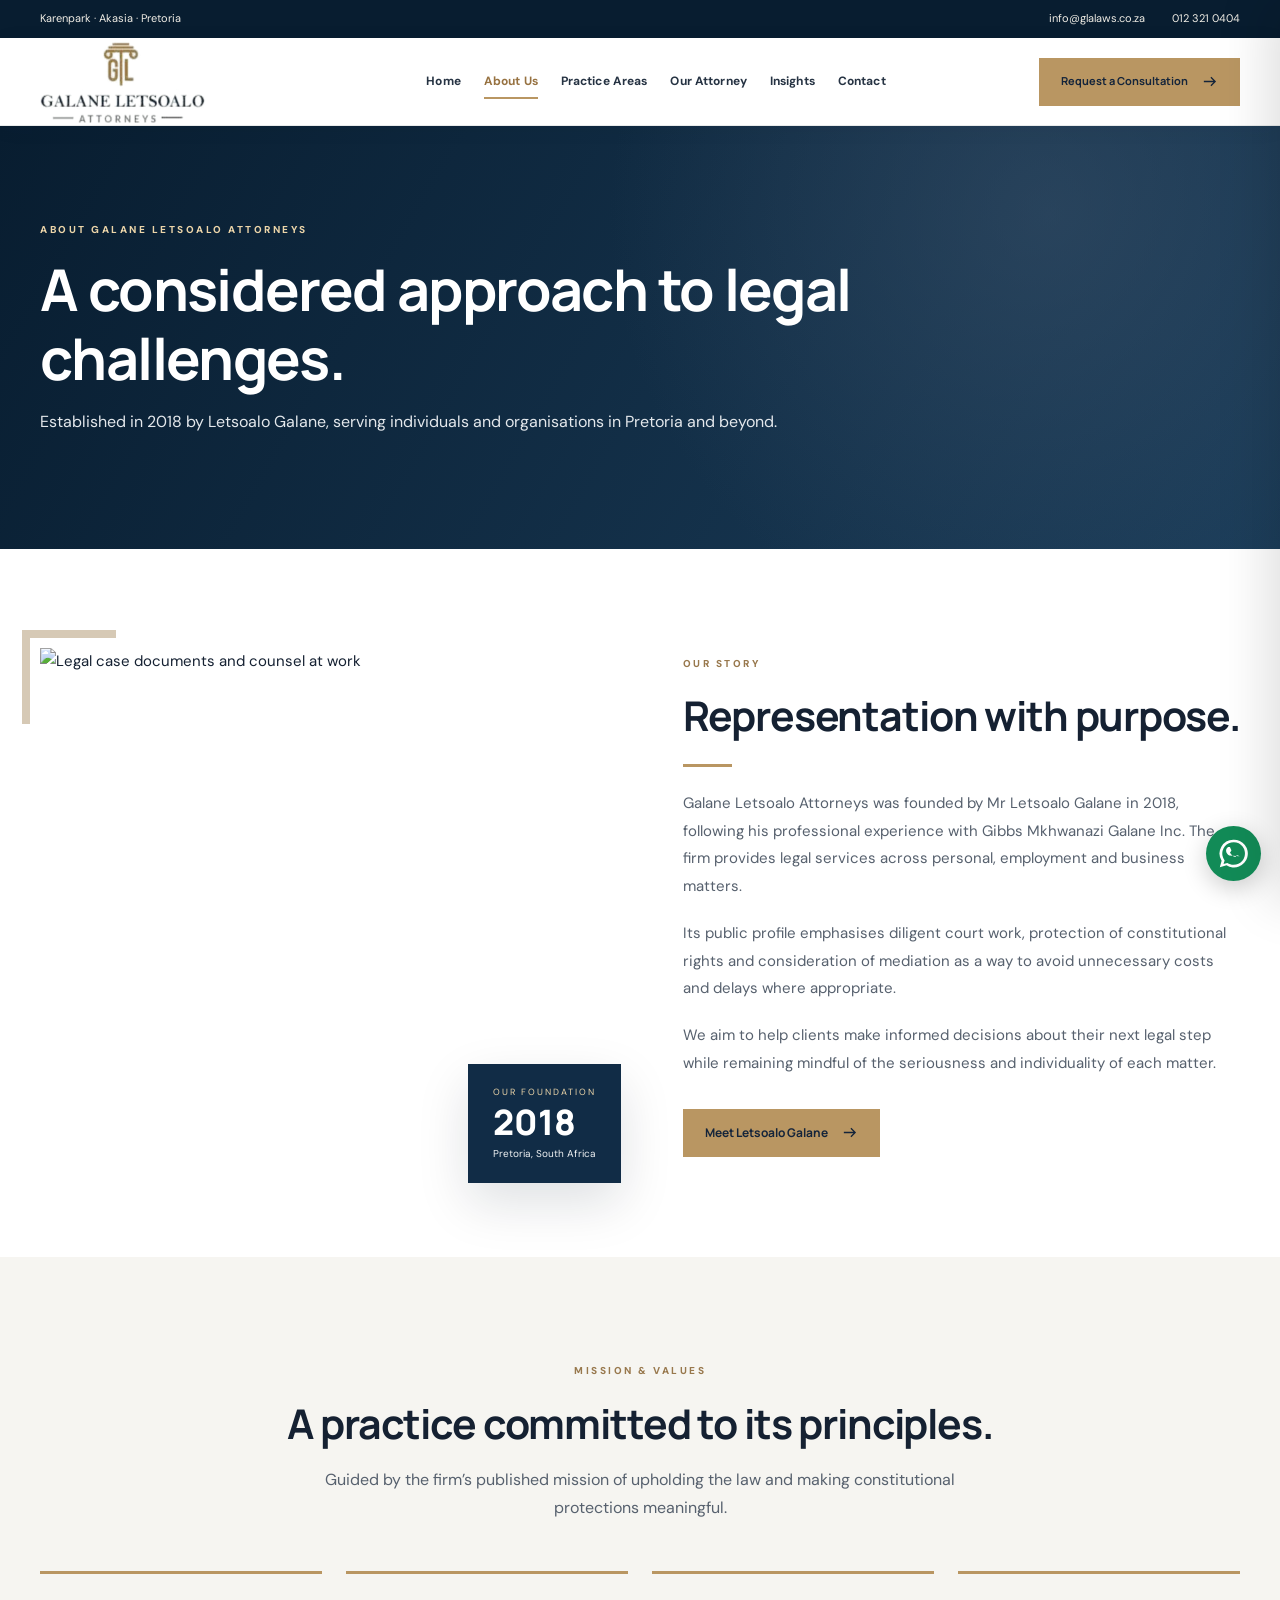
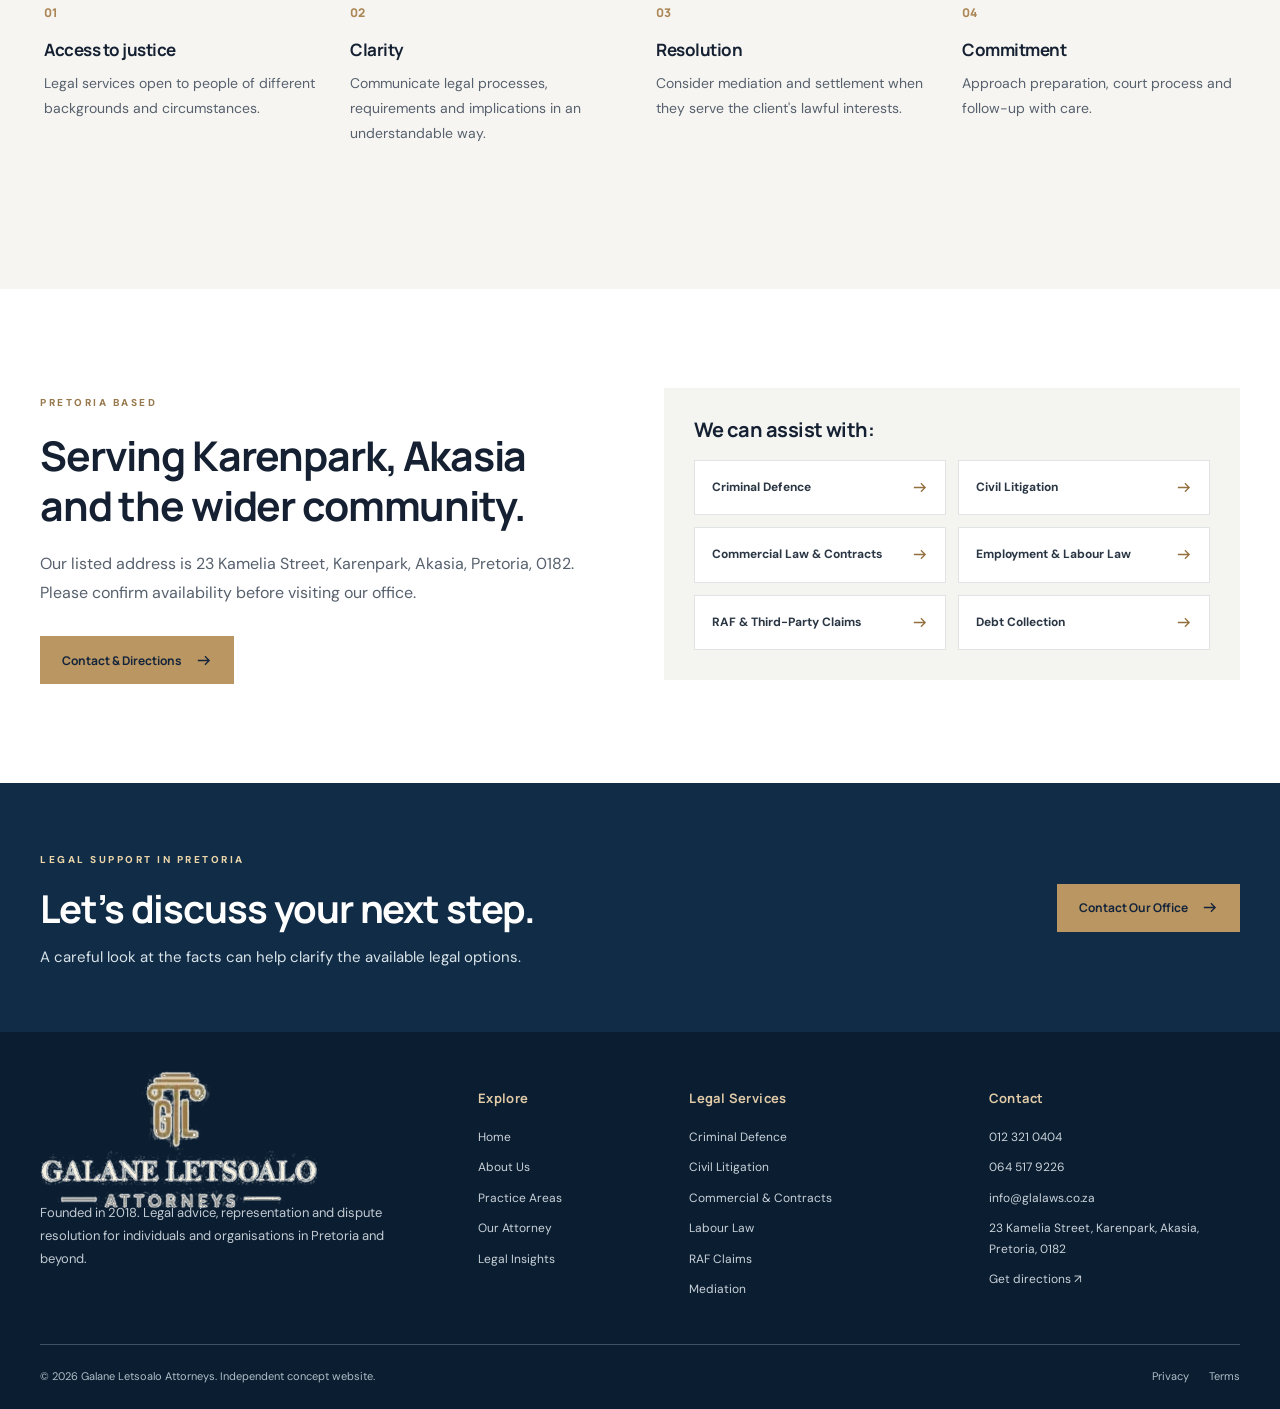
==== about/index.html @ 4c8eeb43 "Initial Galane Letsoalo Attorneys website" ====
<!doctype html><html lang="en-ZA"><head><meta charset="utf-8"><meta name="viewport" content="width=device-width, initial-scale=1"><meta name="theme-color" content="#102d49"><title>About the Firm | Galane Letsoalo Attorneys</title><meta name="description" content="The story, values and commitment behind Galane Letsoalo Attorneys, founded in 2018 in Pretoria."><meta name="robots" content="noindex,follow,max-image-preview:large"><link rel="canonical" href="https://galane-letsoalo-attorneys.vercel.app/about/"><meta property="og:type" content="website"><meta property="og:site_name" content="Galane Letsoalo Attorneys"><meta property="og:title" content="About the Firm | Galane Letsoalo Attorneys"><meta property="og:description" content="The story, values and commitment behind Galane Letsoalo Attorneys, founded in 2018 in Pretoria."><meta property="og:url" content="https://galane-letsoalo-attorneys.vercel.app/about/"><meta property="og:image" content="https://galane-letsoalo-attorneys.vercel.app/assets/galane-whatsapp-preview.jpg"><meta property="og:image:secure_url" content="https://galane-letsoalo-attorneys.vercel.app/assets/galane-whatsapp-preview.jpg"><meta property="og:image:type" content="image/jpeg"><meta property="og:image:width" content="1200"><meta property="og:image:height" content="630"><meta property="og:image:alt" content="Galane Letsoalo Attorneys firm logo alongside founder Letsoalo Galane"><meta name="twitter:card" content="summary_large_image"><meta name="twitter:title" content="About the Firm | Galane Letsoalo Attorneys"><meta name="twitter:description" content="The story, values and commitment behind Galane Letsoalo Attorneys, founded in 2018 in Pretoria."><meta name="twitter:image" content="https://galane-letsoalo-attorneys.vercel.app/assets/galane-whatsapp-preview.jpg"><link rel="icon" href="/assets/favicon.png" type="image/png"><link rel="preconnect" href="https://images.pexels.com"><link rel="preconnect" href="https://fonts.googleapis.com"><link rel="preconnect" href="https://fonts.gstatic.com" crossorigin><link rel="stylesheet" href="/assets/site.css"><script defer src="/assets/site.js"></script></head><body><a class="skip-link" href="#main">Skip to content</a>
<div class="topbar"><div class="container topbar-inner"><span class="topbar-address">Karenpark · Akasia · Pretoria</span><div class="topbar-links"><a href="mailto:info@glalaws.co.za">info@glalaws.co.za</a><a href="tel:+27123210404">012 321 0404</a></div></div></div>
<header class="nav-shell"><div class="container nav-inner"><a class="brand" href="/" aria-label="Galane Letsoalo Attorneys home"><img src="/assets/logo-header.png" width="950" height="470" alt="Galane Letsoalo Attorneys logo"></a><nav class="nav-links" aria-label="Primary navigation"><a class="nav-link " href="/" >Home</a><a class="nav-link active" href="/about/" aria-current=page>About Us</a><a class="nav-link " href="/practice-areas/" >Practice Areas</a><a class="nav-link " href="/our-attorney/" >Our Attorney</a><a class="nav-link " href="/insights/" >Insights</a><a class="nav-link " href="/contact/" >Contact</a></nav><a class="btn btn-gold nav-cta" href="/contact/">Request a Consultation <svg aria-hidden="true" viewBox="0 0 24 24" fill="none" stroke="currentColor" stroke-width="1.8"><path d="M4 12h16m-6-6 6 6-6 6"/></svg></a><button class="menu-open" data-mobile-open aria-label="Open navigation" aria-expanded="false" aria-controls="mobile-panel">☰</button></div></header>
<div class="mobile-backdrop" id="mobile-backdrop"></div><nav class="mobile-panel" id="mobile-panel" aria-label="Mobile navigation" aria-hidden="true" inert><div class="mobile-head"><img src="/assets/logo-header.png" alt="Galane Letsoalo Attorneys"><button type="button" data-mobile-close aria-label="Close navigation">×</button></div><div class="mobile-links"><a href="/">Home</a><a href="/about/">About Us</a><a href="/practice-areas/">Practice Areas</a><a href="/our-attorney/">Our Attorney</a><a href="/insights/">Insights</a><a href="/contact/">Contact</a></div><a class="btn btn-gold" href="/contact/">Get in touch <svg aria-hidden="true" viewBox="0 0 24 24" fill="none" stroke="currentColor" stroke-width="1.8"><path d="M4 12h16m-6-6 6 6-6 6"/></svg></a></nav><main id="main"><section class="page-hero"><div class="container"><span class="eyebrow eyebrow-light">ABOUT GALANE LETSOALO ATTORNEYS</span><h1>A considered approach to legal challenges.</h1><p>Established in 2018 by Letsoalo Galane, serving individuals and organisations in Pretoria and beyond.</p></div></section><section class="section"><div class="container intro-grid"><div class="intro-picture"><img src="https://images.pexels.com/photos/4427629/pexels-photo-4427629.jpeg?auto=compress&cs=tinysrgb&w=1100" loading="lazy" alt="Legal case documents and counsel at work" width="1200" height="900"><div class="picture-stamp"><small>OUR FOUNDATION</small><strong>2018</strong><span>Pretoria, South Africa</span></div></div><div class="intro-copy"><span class="eyebrow">OUR STORY</span><h2>Representation with purpose.</h2><div class="accent-line"></div><p>Galane Letsoalo Attorneys was founded by Mr Letsoalo Galane in 2018, following his professional experience with Gibbs Mkhwanazi Galane Inc. The firm provides legal services across personal, employment and business matters.</p><p>Its public profile emphasises diligent court work, protection of constitutional rights and consideration of mediation as a way to avoid unnecessary costs and delays where appropriate.</p><p>We aim to help clients make informed decisions about their next legal step while remaining mindful of the seriousness and individuality of each matter.</p><a class="btn btn-gold" href="/our-attorney/">Meet Letsoalo Galane <svg aria-hidden="true" viewBox="0 0 24 24" fill="none" stroke="currentColor" stroke-width="1.8"><path d="M4 12h16m-6-6 6 6-6 6"/></svg></a></div></div></section><section class="section cream"><div class="container"><div class="section-heading centered"><span class="eyebrow">MISSION & VALUES</span><h2>A practice committed to its principles.</h2><p>Guided by the firm’s published mission of upholding the law and making constitutional protections meaningful.</p></div><div class="values-grid"><div><span>01</span><h3>Access to justice</h3><p>Legal services open to people of different backgrounds and circumstances.</p></div><div><span>02</span><h3>Clarity</h3><p>Communicate legal processes, requirements and implications in an understandable way.</p></div><div><span>03</span><h3>Resolution</h3><p>Consider mediation and settlement when they serve the client's lawful interests.</p></div><div><span>04</span><h3>Commitment</h3><p>Approach preparation, court process and follow-up with care.</p></div></div></div></section><section class="section"><div class="container statement-grid"><div><span class="eyebrow">PRETORIA BASED</span><h2>Serving Karenpark, Akasia and the wider community.</h2><p>Our listed address is 23 Kamelia Street, Karenpark, Akasia, Pretoria, 0182. Please confirm availability before visiting our office.</p><a class="btn btn-gold" href="/contact/">Contact & Directions <svg aria-hidden="true" viewBox="0 0 24 24" fill="none" stroke="currentColor" stroke-width="1.8"><path d="M4 12h16m-6-6 6 6-6 6"/></svg></a></div><div class="light-panel"><h3>We can assist with:</h3><div class="service-pills"><a href="/practice-areas/#criminal-law">Criminal Defence <svg aria-hidden="true" viewBox="0 0 24 24" fill="none" stroke="currentColor" stroke-width="1.8"><path d="M4 12h16m-6-6 6 6-6 6"/></svg></a><a href="/practice-areas/#civil-law">Civil Litigation <svg aria-hidden="true" viewBox="0 0 24 24" fill="none" stroke="currentColor" stroke-width="1.8"><path d="M4 12h16m-6-6 6 6-6 6"/></svg></a><a href="/practice-areas/#commercial-law">Commercial Law &amp; Contracts <svg aria-hidden="true" viewBox="0 0 24 24" fill="none" stroke="currentColor" stroke-width="1.8"><path d="M4 12h16m-6-6 6 6-6 6"/></svg></a><a href="/practice-areas/#labour-law">Employment &amp; Labour Law <svg aria-hidden="true" viewBox="0 0 24 24" fill="none" stroke="currentColor" stroke-width="1.8"><path d="M4 12h16m-6-6 6 6-6 6"/></svg></a><a href="/practice-areas/#raf-claims">RAF &amp; Third-Party Claims <svg aria-hidden="true" viewBox="0 0 24 24" fill="none" stroke="currentColor" stroke-width="1.8"><path d="M4 12h16m-6-6 6 6-6 6"/></svg></a><a href="/practice-areas/#debt-collection">Debt Collection <svg aria-hidden="true" viewBox="0 0 24 24" fill="none" stroke="currentColor" stroke-width="1.8"><path d="M4 12h16m-6-6 6 6-6 6"/></svg></a></div></div></div></section></main><section class="closing"><div class="container closing-inner"><div><span class="eyebrow eyebrow-light">LEGAL SUPPORT IN PRETORIA</span><h2>Let’s discuss your next step.</h2><p>A careful look at the facts can help clarify the available legal options.</p></div><a class="btn btn-gold" href="/contact/">Contact Our Office <svg aria-hidden="true" viewBox="0 0 24 24" fill="none" stroke="currentColor" stroke-width="1.8"><path d="M4 12h16m-6-6 6 6-6 6"/></svg></a></div></section>
<footer class="site-footer"><div class="container footer-grid"><div class="footer-about"><a class="footer-logo" href="/"><img src="/assets/logo-footer-transparent.png" alt="Galane Letsoalo Attorneys" width="950" height="470"></a><p>Founded in 2018. Legal advice, representation and dispute resolution for individuals and organisations in Pretoria and beyond.</p></div><div class="footer-col"><h3>Explore</h3><a href="/">Home</a><a href="/about/">About Us</a><a href="/practice-areas/">Practice Areas</a><a href="/our-attorney/">Our Attorney</a><a href="/insights/">Legal Insights</a></div><div class="footer-col"><h3>Legal Services</h3><a href="/practice-areas/#criminal-law">Criminal Defence</a><a href="/practice-areas/#civil-law">Civil Litigation</a><a href="/practice-areas/#commercial-law">Commercial & Contracts</a><a href="/practice-areas/#labour-law">Labour Law</a><a href="/practice-areas/#raf-claims">RAF Claims</a><a href="/practice-areas/#mediation">Mediation</a></div><div class="footer-col"><h3>Contact</h3><a href="tel:+27123210404">012 321 0404</a><a href="tel:+27645179226">064 517 9226</a><a href="mailto:info@glalaws.co.za">info@glalaws.co.za</a><address>23 Kamelia Street, Karenpark, Akasia, Pretoria, 0182</address><a href="https://www.google.com/maps/search/?api=1&query=23+Kamelia+Street+Karenpark+Akasia+Pretoria+0182" target="_blank" rel="noopener">Get directions ↗</a></div></div><div class="container footer-bottom"><span>© 2026 Galane Letsoalo Attorneys. Independent concept website.</span><div><a href="/privacy/">Privacy</a><a href="/terms/">Terms</a></div></div></footer>
<a class="floating-whatsapp" href="https://wa.me/27645179226?text=Good%20day%2C%20I%20would%20like%20to%20enquire%20about%20legal%20services." target="_blank" rel="noopener noreferrer" aria-label="Chat with Galane Letsoalo Attorneys on WhatsApp" title="Enquire via WhatsApp"><svg viewBox="0 0 32 32" aria-hidden="true"><path fill="currentColor" d="M16 .8A15.2 15.2 0 0 0 2.9 24l-2 7.2L8.3 29A15.3 15.3 0 1 0 16 .8zm0 27.7c-2.4 0-4.8-.7-6.8-2L5 27.7l1.2-4.1a12.5 12.5 0 1 1 9.8 4.9zm6.9-9.4c-.4-.2-2.2-1.1-2.6-1.2s-.6-.2-.9.2-1 1.2-1.2 1.5-.4.3-.8.1c-.4-.2-1.6-.6-3-1.9-1.1-1-1.9-2.2-2.1-2.6s0-.6.2-.8l.6-.7c.2-.2.3-.4.4-.7.2-.3.1-.6 0-.8l-1.2-2.9c-.3-.7-.6-.6-.9-.6h-.8c-.3 0-.8.1-1.2.6s-1.6 1.5-1.6 3.6 1.7 4.1 3.6 5.4 5 6c.7.3 1.3.4 1.8.5.8.1 1.5.1 2.1-.1.6-.2 2.2-.9 2.5-1.8.3-.9.3-1.7.2-1.8-.1-.2-.4-.3-.8-.5z"/></svg></a>
<button class="scroll-top" type="button" aria-label="Back to top">↑</button></body></html>
---- assets/site.css ----
@import url('https://fonts.googleapis.com/css2?family=DM+Sans:wght@400;500;600;700&family=Manrope:wght@400;500;600;700;800&display=swap');
:root{--navy:#112c46;--navy-deep:#081d30;--navy-soft:#33516b;--gold:#b99662;--gold-light:#ecd5a9;--ink:#152132;--body:#57616e;--cream:#f6f5f1;--line:#e4e5e4;--white:#fff;--shadow:0 20px 52px rgba(11,27,42,.13)}
*,*::before,*::after{box-sizing:border-box}html{scroll-behavior:smooth;scroll-padding-top:107px}body{margin:0;background:#fff;color:var(--ink);font:400 15px/1.78 'DM Sans',Arial,sans-serif;overflow-x:hidden}a{color:inherit;text-decoration:none}button,input,textarea,select{font:inherit}button{cursor:pointer}img,svg{max-width:100%}img{display:block}h1,h2,h3,h4{font-family:Manrope,Arial,sans-serif;line-height:1.21;letter-spacing:-.028em;color:var(--ink)}h1{font-size:clamp(38px,4.5vw,62px)}h2{font-size:clamp(28px,3.2vw,46px)}h3{font-size:20px}p{margin:0 0 19px;color:var(--body)}strong{font-weight:800}.container{width:min(100% - 72px,1200px);margin:0 auto}.narrow{max-width:820px}.skip-link{position:absolute;z-index:1000;top:-50px;left:10px;background:#fff;padding:9px 18px}.skip-link:focus{top:8px}
.topbar{background:var(--navy-deep);color:#f1eee6;font-size:11px}.topbar-inner{display:flex;justify-content:space-between;align-items:center;min-height:38px;gap:16px}.topbar-links{display:flex;gap:27px}.topbar-links a:hover{color:var(--gold-light)}
.nav-shell{background:white;position:sticky;top:0;z-index:80;box-shadow:0 3px 20px rgba(12,34,54,.05);border-bottom:1px solid #e9ebeb}.nav-inner{display:flex;align-items:center;gap:22px;min-height:87px}.brand{display:block;flex-shrink:0;line-height:0}.brand img{width:233px;height:82px;object-fit:contain;object-position:left center}.nav-links{display:flex;gap:23px;justify-content:center;align-items:center;flex:1}.nav-link{font-size:12px;font-weight:700;letter-spacing:.01em;white-space:nowrap;position:relative;padding:30px 0;color:#263343}.nav-link:hover,.nav-link.active{color:#977241}.nav-link.active:after,.nav-link:hover:after{content:"";position:absolute;bottom:23px;left:0;right:0;background:var(--gold);height:2px}.btn{display:inline-flex;align-items:center;justify-content:center;gap:13px;border:1px solid transparent;padding:14px 21px;min-height:48px;font:700 12px/1.3 Manrope,Arial,sans-serif;transition:background .16s,border-color .16s,color .16s;white-space:normal;text-align:center}.btn svg{height:17px;width:17px;flex-shrink:0}.btn-gold{background:var(--gold);border-color:var(--gold);color:#14243a}.btn-gold:hover{background:#a58047;border-color:#a58047;color:white}.btn-outline{background:#fff1;border-color:#fff9;color:#fff}.btn-outline:hover{background:#fff;color:var(--navy)}.nav-cta{font-size:11px;min-width:166px}.menu-open{display:none;background:none;border:1px solid #dfe4e5;color:var(--navy);font-size:23px;width:45px;height:42px;justify-content:center;align-items:center}.mobile-backdrop{position:fixed;z-index:84;inset:0;background:#051727ac;opacity:0;visibility:hidden;transition:.22s}.mobile-backdrop.visible{opacity:1;visibility:visible}.mobile-panel{position:fixed;z-index:85;right:0;top:0;bottom:0;width:min(350px,87vw);background:#fff;padding:20px;overflow:auto;transform:translateX(102%);transition:transform .23s;box-shadow:-18px 0 50px #0002}.mobile-panel.open{transform:translateX(0)}.mobile-head{display:flex;align-items:center;justify-content:space-between;border-bottom:1px solid #eee;padding-bottom:15px;gap:20px}.mobile-head img{width:210px;height:90px;object-fit:contain;object-position:left}.mobile-head button{font-size:35px;background:transparent;border:0;color:var(--navy)}.mobile-links{display:flex;flex-direction:column;margin:13px 0 25px}.mobile-links a{padding:15px 5px;border-bottom:1px solid #ececec;font-size:16px;font-weight:600}.mobile-panel .btn{width:100%}body.nav-open{overflow:hidden}
.eyebrow{color:#98784d;font-size:10px;font-weight:800;letter-spacing:2.5px;text-transform:uppercase;display:inline-block}.eyebrow-light{color:var(--gold-light)}.section{padding:99px 0}.cream{background:var(--cream)}.section-heading{max-width:780px;margin-bottom:48px}.section-heading.centered{text-align:center;margin-left:auto;margin-right:auto}.section-heading h2{margin:17px 0}.section-heading p{max-width:670px;margin-left:auto;margin-right:auto;font-size:16px}.accent-line{width:49px;height:3px;background:var(--gold);margin:23px 0}.center-action{text-align:center;margin-top:42px}
.hero{min-height:635px;background:var(--navy-deep);color:#fff;position:relative;isolation:isolate;display:flex;align-items:center;overflow:hidden}.hero::before{content:"";position:absolute;z-index:-2;inset:0;background-image:linear-gradient(90deg,rgba(7,22,38,.98) 0%,rgba(9,27,46,.93) 27%,rgba(12,32,52,.75) 52%,rgba(10,28,45,.18) 100%),url('/assets/hero-legal-local.jpg');background-size:cover;background-position:center}.hero::after{content:"";position:absolute;inset:0;z-index:-1;background:linear-gradient(0deg,rgba(4,15,28,.35),transparent 27%)}.hero-inner{width:min(100% - 72px,1200px);padding:95px 0 117px}.hero-copy{max-width:735px}.hero h1{color:#fff;margin:20px 0 24px;line-height:1.12}.hero h1 em{color:var(--gold-light);font-style:normal}.hero p{color:#e2e8ee;font-size:16px;max-width:570px;line-height:1.85}.hero-actions{display:flex;gap:13px;flex-wrap:wrap;margin-top:35px}.hero-bottom{position:absolute;bottom:0;left:0;right:0;border-top:1px solid #ffffff33}.hero-bottom-inner{min-height:59px;display:flex;justify-content:space-between;align-items:center;gap:16px}.hero-notes{display:flex;gap:27px;font-size:11px}.hero-notes span{display:flex;gap:10px;align-items:center}.hero-notes span::before{content:"";width:6px;height:6px;background:var(--gold);border-radius:50%}.scroll-cue{font-size:10px;letter-spacing:1.5px;font-weight:700;white-space:nowrap}
.intro-grid{display:grid;grid-template-columns:minmax(0,1fr) minmax(0,1fr);gap:85px;align-items:center}.intro-picture{position:relative;min-width:0;isolation:isolate}.intro-picture:before{content:"";position:absolute;inset:-18px auto auto -18px;width:94px;height:94px;border-top:8px solid #d6c9b5;border-left:8px solid #d6c9b5;z-index:-1}.intro-picture>img{width:100%;height:510px;object-fit:cover}.picture-stamp{position:absolute;right:-23px;bottom:-25px;background:var(--navy);color:white;padding:20px 25px;display:grid;gap:3px;max-width:215px;box-shadow:var(--shadow)}.picture-stamp small{letter-spacing:2px;font-size:9px;color:var(--gold-light)}.picture-stamp strong{font:800 35px/1.1 Manrope,Arial,sans-serif}.picture-stamp span{font-size:10px;color:#f1f3f4}.intro-copy h2{margin:16px 0 0}.intro-copy h3{font-size:18px;margin-bottom:20px}.intro-copy p{font-size:15px;line-height:1.85}.intro-copy blockquote{margin:29px 0;padding-left:22px;border-left:3px solid var(--gold);font:600 17px/1.65 Manrope,Arial,sans-serif;color:#273343}.intro-copy .btn{margin-top:12px}
.practice-grid{display:grid;grid-template-columns:repeat(3,minmax(0,1fr));gap:22px}.practice-card{position:relative;overflow:hidden;background:var(--navy);color:#fff;min-width:0;height:335px;display:block}.practice-card>img{width:100%;height:100%;position:absolute;inset:0;object-fit:cover;transition:transform .28s}.practice-card:hover img{transform:scale(1.05)}.practice-shade{position:absolute;inset:0;background:linear-gradient(180deg,#10253a16 10%,#081726dd 78%,#081726f5 100%)}.practice-card-text{position:absolute;inset:auto 25px 24px}.card-number{font-size:10px;letter-spacing:2px;color:var(--gold-light)}.practice-card h3{color:white;margin:12px 0 9px;font-size:19px}.practice-card p{color:#e5e7e8;font-size:12px;line-height:1.5;margin:0;max-width:270px}.card-arrow{position:absolute;right:19px;top:19px;color:#fff}.card-arrow svg{width:20px;height:20px}
.statement-grid{display:grid;grid-template-columns:1fr 1.06fr;gap:80px;align-items:start}.statement-grid h2{margin:17px 0 20px}.statement-grid>div>p{font-size:16px;margin-bottom:29px}.steps{display:grid;gap:0}.steps>div{display:grid;grid-template-columns:52px 1fr;column-gap:18px;padding:16px 0;border-bottom:1px solid var(--line)}.steps span{font:800 21px/1.4 Manrope,Arial,sans-serif;color:var(--gold)}.steps h3{margin:0 0 7px;font-size:18px}.steps p{grid-column:2;margin:0;font-size:14px}
.page-hero{background:radial-gradient(circle at 82% 21%,#3b526a80 0%,transparent 40%),linear-gradient(120deg,var(--navy-deep),#1b3d5a);padding:89px 0 93px;color:white}.page-hero h1{color:white;margin:13px 0 14px;max-width:820px}.page-hero p{max-width:750px;color:#e4e8ec;font-size:16px}.values-grid{display:grid;grid-template-columns:repeat(4,minmax(0,1fr));gap:24px}.values-grid>div{border-top:3px solid var(--gold);padding:25px 4px}.values-grid span{font:800 12px Manrope,Arial,sans-serif;color:#ac8757}.values-grid h3{margin:15px 0 10px;font-size:17px}.values-grid p{font-size:14px}.light-panel{background:#f4f4f1;padding:30px}.light-panel h3{margin:0 0 18px}.service-pills{display:grid;grid-template-columns:repeat(2,minmax(0,1fr));gap:12px}.service-pills.three{grid-template-columns:repeat(3,minmax(0,1fr))}.service-pills a{display:flex;gap:13px;justify-content:space-between;align-items:center;background:#fff;border:1px solid #e1e4e4;padding:16px 17px;color:#2a3644;font-weight:700;font-size:12px;min-width:0}.service-pills a:hover{border-color:var(--gold)}.service-pills svg{width:17px;height:17px;color:#947040;flex-shrink:0}
.practice-detail{padding:72px 0;scroll-margin-top:100px}.detail-grid{display:grid;grid-template-columns:1fr 1fr;gap:75px;align-items:center}.detail-copy h2{margin:15px 0}.detail-copy h3{font-size:17px;margin:15px 0 18px;color:var(--navy-soft)}.detail-copy p{line-height:1.9;font-size:15px;max-width:600px}.detail-copy .btn{margin-top:11px}.detail-photo{overflow:hidden;max-height:370px}.detail-photo img{width:100%;height:365px;object-fit:cover}.practice-detail:nth-of-type(odd) .detail-photo{order:-1}
.attorney-picture>img{height:590px;object-position:top center;object-fit:cover}.profile-facts{display:grid;grid-template-columns:repeat(3,minmax(0,1fr));gap:12px;margin:25px 0;border-top:1px solid var(--line);border-bottom:1px solid var(--line);padding:21px 0}.profile-facts div{display:grid;gap:5px}.profile-facts strong{font-size:11px;letter-spacing:.5px}.profile-facts span{font-size:12px;color:var(--body)}
.article-grid{display:grid;grid-template-columns:repeat(2,minmax(0,1fr));gap:28px}.article-card{border:1px solid var(--line);display:grid;grid-template-columns:42% 58%;background:white;overflow:hidden}.article-image{min-height:250px}.article-image img{width:100%;height:100%;object-fit:cover}.article-body{padding:28px 26px}.article-body h3{font-size:17px;line-height:1.35;margin:14px 0 12px}.article-body p{font-size:13px;margin-bottom:12px}.text-link{color:#86683b;font-size:13px;font-weight:800}.guide-block{scroll-margin-top:110px}.guide-block p{font-size:16px;line-height:1.9}.guide-block h2{margin:13px 0 26px}.guide-block .btn{margin-top:11px}
.contact-layout{display:grid;grid-template-columns:minmax(0,1fr) minmax(0,1fr);gap:65px;align-items:start}.contact-copy h2{margin:15px 0 22px}.contact-details{display:grid;gap:13px;margin:32px 0}.contact-details>div{border-bottom:1px solid var(--line);display:grid;gap:4px;padding:0 0 16px}.contact-details strong{font-size:10px;letter-spacing:1.5px;color:#6e7b84}.contact-details a{color:#23354a;font-weight:700;font-size:15px;overflow-wrap:anywhere}.contact-details a:hover{color:#8a6941}.contact-details span{font-size:14px}.contact-copy .notice{font-size:12px;color:#6b7178}.contact-form-shell{background:var(--cream);padding:38px;box-shadow:0 12px 42px #0f25320c}.contact-form-shell h3{font-size:25px;margin:11px 0}.contact-form-shell p{font-size:13px}.contact-form-shell form{display:grid;gap:9px;margin-top:21px}.contact-form-shell label{font-size:11px;font-weight:700;margin-top:7px;color:#243043}.contact-form-shell input,.contact-form-shell select,.contact-form-shell textarea{width:100%;border:1px solid #d8dddd;padding:13px 14px;background:#fff;border-radius:0;font-size:13px;color:var(--ink)}.contact-form-shell :is(input,select,textarea):focus{outline:2px solid #b99b6c;outline-offset:1px}.contact-form-shell .btn{width:100%;margin-top:11px}.honeypot{position:absolute;left:-9999px;visibility:hidden}.form-note{font-size:11px!important}.map-shell{height:415px;border:1px solid var(--line);background:#eef1ef;overflow:hidden}.map-shell iframe{width:100%;height:100%;border:0}.map-note{font-size:13px;margin-top:13px}
.prose h2{font-size:25px;margin-top:40px}.prose h2:first-child{margin-top:0}.prose p{font-size:15px;line-height:1.9}.error-page{min-height:55vh;display:flex;align-items:center}.error-page .btn{margin-top:25px}
.closing{background:var(--navy);color:white;padding:62px 0}.closing-inner{display:flex;align-items:center;justify-content:space-between;gap:35px}.closing h2{color:#fff;margin:14px 0 11px;font-size:clamp(26px,3vw,42px)}.closing p{color:#d8e3e9;margin:0}.site-footer{background:#0b1d30;color:#eef0f1;padding-top:58px}.footer-grid{display:grid;grid-template-columns:1.55fr .65fr 1fr 1fr;gap:48px;padding-bottom:45px}.footer-logo img{width:280px;height:138px;object-fit:contain;object-position:left center;margin:-20px 0 -7px}.footer-about p{font-size:13px;color:#c2cbd3;max-width:360px}.footer-col{display:flex;flex-direction:column;gap:10px}.footer-col h3{color:#e0caa7;font-size:13px;margin:1px 0 10px;letter-spacing:.4px}.footer-col a,.footer-col address{color:#c9d2da;font-size:12px;font-style:normal;line-height:1.7;overflow-wrap:anywhere}.footer-col a:hover{color:#fff}.footer-bottom{border-top:1px solid #3d5263;padding:22px 0;display:flex;justify-content:space-between;gap:20px;color:#afbfc8;font-size:11px}.footer-bottom>div{display:flex;gap:20px}.floating-whatsapp{position:fixed;right:19px;bottom:19px;z-index:75;width:55px;height:55px;background:#128b57;color:white;display:grid;place-items:center;border-radius:50%;box-shadow:0 7px 25px #0003;transition:transform .2s}.floating-whatsapp:hover{transform:translateY(-4px)}.floating-whatsapp svg{width:29px;height:29px}.scroll-top{position:fixed;right:27px;bottom:85px;z-index:70;border:1px solid #ddd;background:white;color:var(--navy);width:35px;height:35px;opacity:0;pointer-events:none;transition:.2s}.scroll-top.show{opacity:1;pointer-events:auto}
@media(max-width:1190px){.nav-links{gap:13px}.brand img{width:215px}.nav-cta{padding:12px 15px}.footer-grid{gap:26px}}
@media(max-width:1050px){.nav-links,.nav-cta{display:none}.menu-open{display:flex;margin-left:auto}.nav-inner{min-height:83px}.container{width:min(100% - 50px,1200px)}.intro-grid,.statement-grid,.detail-grid{gap:45px}.practice-grid{gap:14px}.footer-grid{grid-template-columns:1.4fr 1fr 1fr;gap:31px}.footer-about{grid-column:span 3}.footer-logo img{width:280px}}
@media(max-width:800px){.section{padding:72px 0}.hero{min-height:580px}.hero-inner{width:min(100% - 50px,1200px);padding:85px 0 110px}.intro-grid,.statement-grid,.detail-grid,.contact-layout{grid-template-columns:1fr;gap:47px}.intro-picture>img{height:440px}.practice-grid{grid-template-columns:repeat(2,minmax(0,1fr))}.practice-card{height:310px}.values-grid{grid-template-columns:repeat(2,minmax(0,1fr))}.service-pills.three{grid-template-columns:repeat(2,minmax(0,1fr))}.practice-detail .detail-photo{order:2!important}.detail-photo img{height:370px}.article-card{grid-template-columns:1fr}.article-image{height:205px;min-height:0}.article-image img{height:205px}.footer-grid{grid-template-columns:repeat(2,minmax(0,1fr))}.footer-about{grid-column:span 2}.closing-inner{align-items:flex-start;flex-direction:column}}
@media(max-width:600px){body{font-size:14px}.container{width:min(100% - 34px,1200px)}h1{font-size:clamp(37px,9.3vw,52px)}h2{font-size:clamp(28px,7vw,39px)}.topbar{display:none}.nav-inner{min-height:73px}.brand img{width:190px;height:70px}.hero{min-height:610px}.hero::before{background-image:linear-gradient(90deg,rgba(6,23,38,.91),rgba(7,24,40,.77)),url('/assets/hero-legal-local.jpg');background-position:center}.hero-inner{width:min(100% - 34px,1200px);padding:80px 0 119px}.hero p{font-size:14px}.hero-actions{flex-direction:column;align-items:flex-start}.hero-actions .btn{width:min(100%,280px)}.hero-bottom-inner{min-height:64px}.hero-notes{gap:10px;flex-wrap:wrap}.hero-notes span{font-size:9px}.hero-notes span:nth-child(n+3){display:none}.scroll-cue{font-size:8px}.section{padding:62px 0}.page-hero{padding:64px 0}.intro-picture>img{height:auto;max-height:460px;aspect-ratio:4/4.5;object-fit:cover}.picture-stamp{right:-6px;bottom:-16px;padding:16px;max-width:180px}.picture-stamp strong{font-size:26px}.practice-grid,.article-grid{grid-template-columns:1fr}.practice-card{height:310px}.values-grid,.service-pills,.service-pills.three{grid-template-columns:1fr}.values-grid{gap:5px}.light-panel{padding:23px}.statement-grid,.intro-grid,.detail-grid{gap:42px}.contact-form-shell{padding:26px 21px}.contact-details a{font-size:14px}.article-image{height:240px}.footer-grid{grid-template-columns:1fr 1fr;gap:27px}.footer-about{grid-column:span 2}.footer-grid .footer-col:last-child{grid-column:span 2}.footer-bottom{flex-direction:column}.attorney-picture>img{max-height:575px;height:auto;aspect-ratio:3/4.4;object-fit:cover}.floating-whatsapp{right:15px;bottom:15px;width:57px;height:57px}.scroll-top{right:26px;bottom:86px}}
@media(max-width:370px){.brand img{width:171px}.hero-notes span:nth-child(n+2){display:none}.page-hero{padding:50px 0}.service-pills a{padding:14px}.intro-picture>img{max-height:400px}}
@media(prefers-reduced-motion:reduce){html{scroll-behavior:auto}*,*:before,*:after{transition:none!important;animation:none!important}}
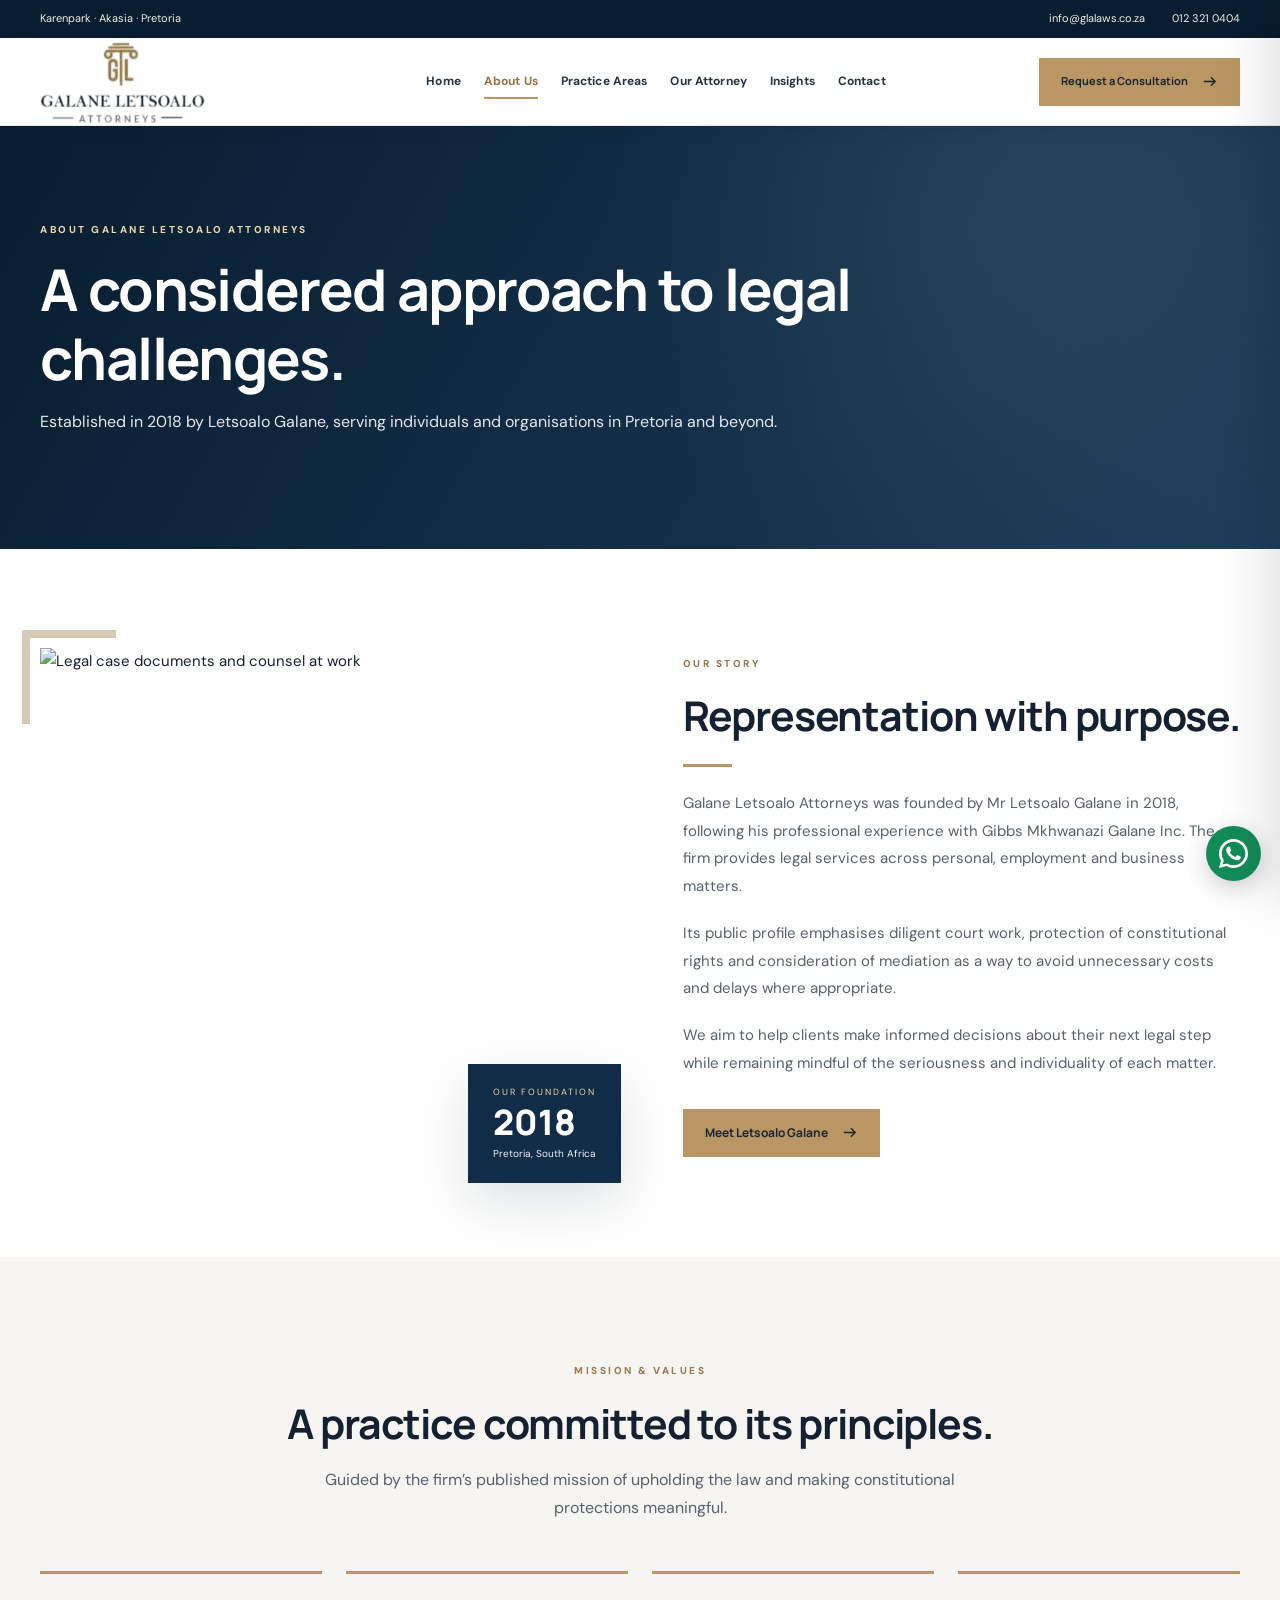
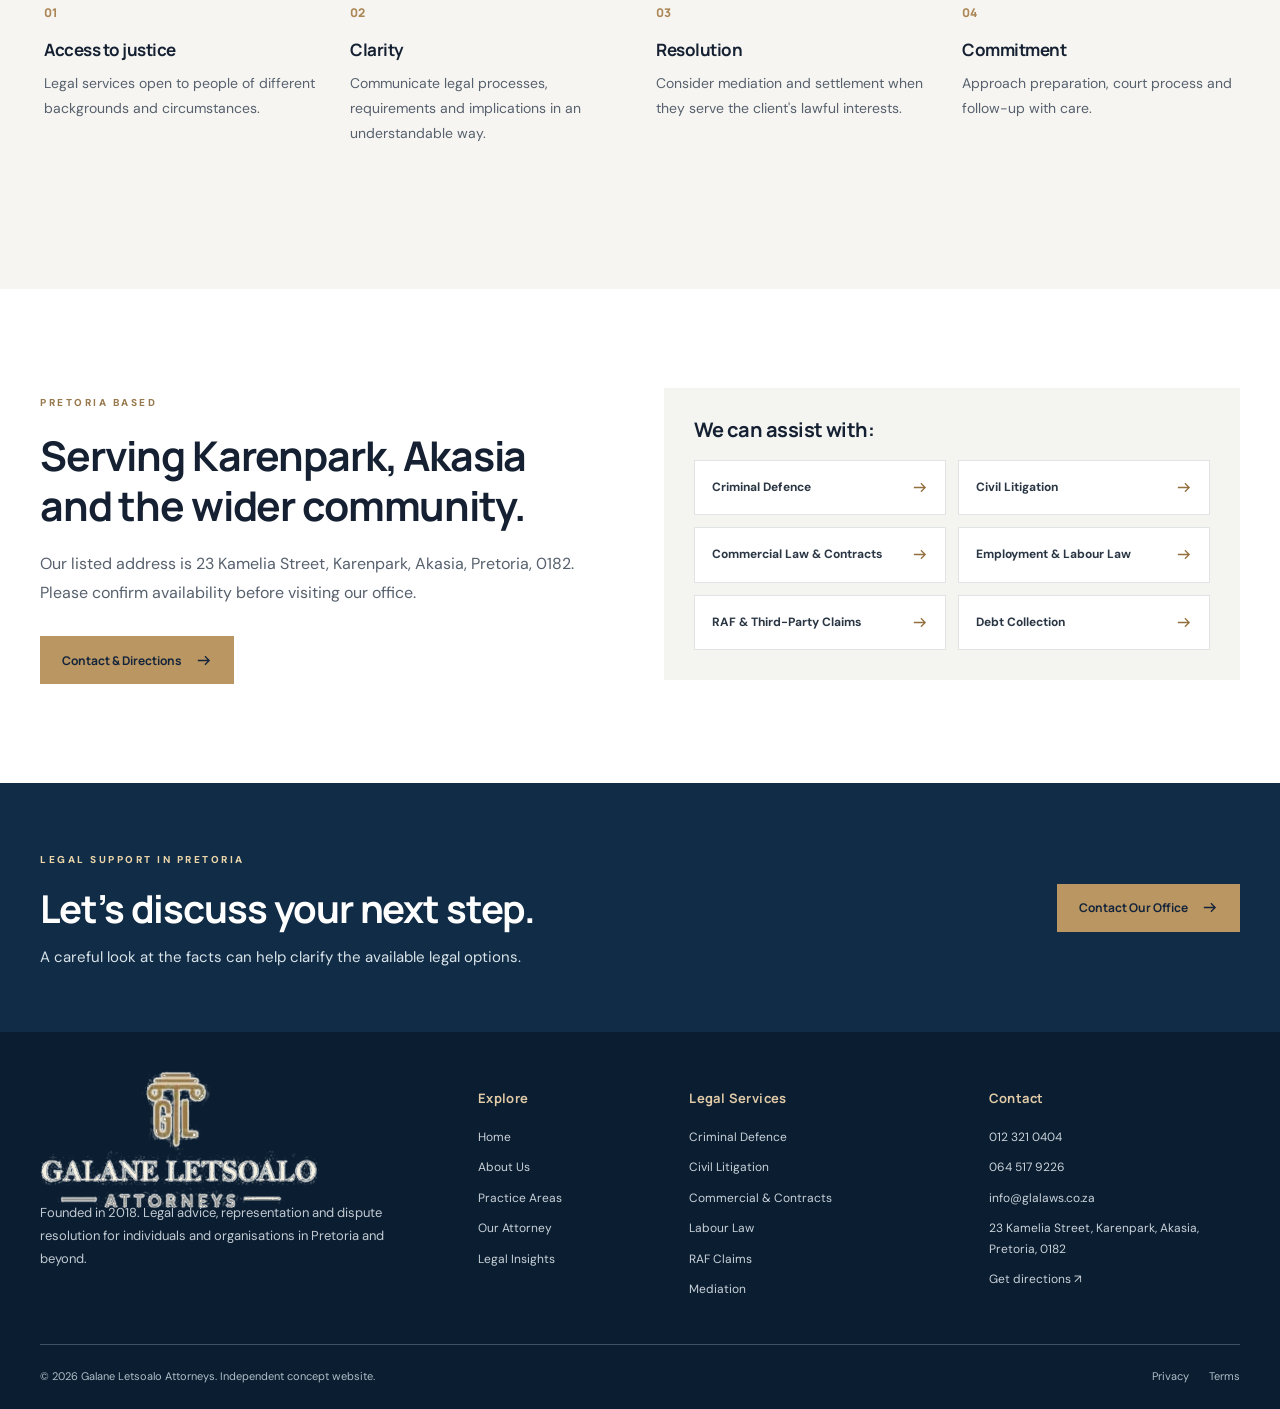
==== commit a0de2a25: "Fix pixelated hero image and WhatsApp icon" ====
--- a/about/index.html
+++ b/about/index.html
@@ -3,5 +3,5 @@
 <header class="nav-shell"><div class="container nav-inner"><a class="brand" href="/" aria-label="Galane Letsoalo Attorneys home"><img src="/assets/logo-header.png" width="950" height="470" alt="Galane Letsoalo Attorneys logo"></a><nav class="nav-links" aria-label="Primary navigation"><a class="nav-link " href="/" >Home</a><a class="nav-link active" href="/about/" aria-current=page>About Us</a><a class="nav-link " href="/practice-areas/" >Practice Areas</a><a class="nav-link " href="/our-attorney/" >Our Attorney</a><a class="nav-link " href="/insights/" >Insights</a><a class="nav-link " href="/contact/" >Contact</a></nav><a class="btn btn-gold nav-cta" href="/contact/">Request a Consultation <svg aria-hidden="true" viewBox="0 0 24 24" fill="none" stroke="currentColor" stroke-width="1.8"><path d="M4 12h16m-6-6 6 6-6 6"/></svg></a><button class="menu-open" data-mobile-open aria-label="Open navigation" aria-expanded="false" aria-controls="mobile-panel">☰</button></div></header>
 <div class="mobile-backdrop" id="mobile-backdrop"></div><nav class="mobile-panel" id="mobile-panel" aria-label="Mobile navigation" aria-hidden="true" inert><div class="mobile-head"><img src="/assets/logo-header.png" alt="Galane Letsoalo Attorneys"><button type="button" data-mobile-close aria-label="Close navigation">×</button></div><div class="mobile-links"><a href="/">Home</a><a href="/about/">About Us</a><a href="/practice-areas/">Practice Areas</a><a href="/our-attorney/">Our Attorney</a><a href="/insights/">Insights</a><a href="/contact/">Contact</a></div><a class="btn btn-gold" href="/contact/">Get in touch <svg aria-hidden="true" viewBox="0 0 24 24" fill="none" stroke="currentColor" stroke-width="1.8"><path d="M4 12h16m-6-6 6 6-6 6"/></svg></a></nav><main id="main"><section class="page-hero"><div class="container"><span class="eyebrow eyebrow-light">ABOUT GALANE LETSOALO ATTORNEYS</span><h1>A considered approach to legal challenges.</h1><p>Established in 2018 by Letsoalo Galane, serving individuals and organisations in Pretoria and beyond.</p></div></section><section class="section"><div class="container intro-grid"><div class="intro-picture"><img src="https://images.pexels.com/photos/4427629/pexels-photo-4427629.jpeg?auto=compress&cs=tinysrgb&w=1100" loading="lazy" alt="Legal case documents and counsel at work" width="1200" height="900"><div class="picture-stamp"><small>OUR FOUNDATION</small><strong>2018</strong><span>Pretoria, South Africa</span></div></div><div class="intro-copy"><span class="eyebrow">OUR STORY</span><h2>Representation with purpose.</h2><div class="accent-line"></div><p>Galane Letsoalo Attorneys was founded by Mr Letsoalo Galane in 2018, following his professional experience with Gibbs Mkhwanazi Galane Inc. The firm provides legal services across personal, employment and business matters.</p><p>Its public profile emphasises diligent court work, protection of constitutional rights and consideration of mediation as a way to avoid unnecessary costs and delays where appropriate.</p><p>We aim to help clients make informed decisions about their next legal step while remaining mindful of the seriousness and individuality of each matter.</p><a class="btn btn-gold" href="/our-attorney/">Meet Letsoalo Galane <svg aria-hidden="true" viewBox="0 0 24 24" fill="none" stroke="currentColor" stroke-width="1.8"><path d="M4 12h16m-6-6 6 6-6 6"/></svg></a></div></div></section><section class="section cream"><div class="container"><div class="section-heading centered"><span class="eyebrow">MISSION & VALUES</span><h2>A practice committed to its principles.</h2><p>Guided by the firm’s published mission of upholding the law and making constitutional protections meaningful.</p></div><div class="values-grid"><div><span>01</span><h3>Access to justice</h3><p>Legal services open to people of different backgrounds and circumstances.</p></div><div><span>02</span><h3>Clarity</h3><p>Communicate legal processes, requirements and implications in an understandable way.</p></div><div><span>03</span><h3>Resolution</h3><p>Consider mediation and settlement when they serve the client's lawful interests.</p></div><div><span>04</span><h3>Commitment</h3><p>Approach preparation, court process and follow-up with care.</p></div></div></div></section><section class="section"><div class="container statement-grid"><div><span class="eyebrow">PRETORIA BASED</span><h2>Serving Karenpark, Akasia and the wider community.</h2><p>Our listed address is 23 Kamelia Street, Karenpark, Akasia, Pretoria, 0182. Please confirm availability before visiting our office.</p><a class="btn btn-gold" href="/contact/">Contact & Directions <svg aria-hidden="true" viewBox="0 0 24 24" fill="none" stroke="currentColor" stroke-width="1.8"><path d="M4 12h16m-6-6 6 6-6 6"/></svg></a></div><div class="light-panel"><h3>We can assist with:</h3><div class="service-pills"><a href="/practice-areas/#criminal-law">Criminal Defence <svg aria-hidden="true" viewBox="0 0 24 24" fill="none" stroke="currentColor" stroke-width="1.8"><path d="M4 12h16m-6-6 6 6-6 6"/></svg></a><a href="/practice-areas/#civil-law">Civil Litigation <svg aria-hidden="true" viewBox="0 0 24 24" fill="none" stroke="currentColor" stroke-width="1.8"><path d="M4 12h16m-6-6 6 6-6 6"/></svg></a><a href="/practice-areas/#commercial-law">Commercial Law &amp; Contracts <svg aria-hidden="true" viewBox="0 0 24 24" fill="none" stroke="currentColor" stroke-width="1.8"><path d="M4 12h16m-6-6 6 6-6 6"/></svg></a><a href="/practice-areas/#labour-law">Employment &amp; Labour Law <svg aria-hidden="true" viewBox="0 0 24 24" fill="none" stroke="currentColor" stroke-width="1.8"><path d="M4 12h16m-6-6 6 6-6 6"/></svg></a><a href="/practice-areas/#raf-claims">RAF &amp; Third-Party Claims <svg aria-hidden="true" viewBox="0 0 24 24" fill="none" stroke="currentColor" stroke-width="1.8"><path d="M4 12h16m-6-6 6 6-6 6"/></svg></a><a href="/practice-areas/#debt-collection">Debt Collection <svg aria-hidden="true" viewBox="0 0 24 24" fill="none" stroke="currentColor" stroke-width="1.8"><path d="M4 12h16m-6-6 6 6-6 6"/></svg></a></div></div></div></section></main><section class="closing"><div class="container closing-inner"><div><span class="eyebrow eyebrow-light">LEGAL SUPPORT IN PRETORIA</span><h2>Let’s discuss your next step.</h2><p>A careful look at the facts can help clarify the available legal options.</p></div><a class="btn btn-gold" href="/contact/">Contact Our Office <svg aria-hidden="true" viewBox="0 0 24 24" fill="none" stroke="currentColor" stroke-width="1.8"><path d="M4 12h16m-6-6 6 6-6 6"/></svg></a></div></section>
 <footer class="site-footer"><div class="container footer-grid"><div class="footer-about"><a class="footer-logo" href="/"><img src="/assets/logo-footer-transparent.png" alt="Galane Letsoalo Attorneys" width="950" height="470"></a><p>Founded in 2018. Legal advice, representation and dispute resolution for individuals and organisations in Pretoria and beyond.</p></div><div class="footer-col"><h3>Explore</h3><a href="/">Home</a><a href="/about/">About Us</a><a href="/practice-areas/">Practice Areas</a><a href="/our-attorney/">Our Attorney</a><a href="/insights/">Legal Insights</a></div><div class="footer-col"><h3>Legal Services</h3><a href="/practice-areas/#criminal-law">Criminal Defence</a><a href="/practice-areas/#civil-law">Civil Litigation</a><a href="/practice-areas/#commercial-law">Commercial & Contracts</a><a href="/practice-areas/#labour-law">Labour Law</a><a href="/practice-areas/#raf-claims">RAF Claims</a><a href="/practice-areas/#mediation">Mediation</a></div><div class="footer-col"><h3>Contact</h3><a href="tel:+27123210404">012 321 0404</a><a href="tel:+27645179226">064 517 9226</a><a href="mailto:info@glalaws.co.za">info@glalaws.co.za</a><address>23 Kamelia Street, Karenpark, Akasia, Pretoria, 0182</address><a href="https://www.google.com/maps/search/?api=1&query=23+Kamelia+Street+Karenpark+Akasia+Pretoria+0182" target="_blank" rel="noopener">Get directions ↗</a></div></div><div class="container footer-bottom"><span>© 2026 Galane Letsoalo Attorneys. Independent concept website.</span><div><a href="/privacy/">Privacy</a><a href="/terms/">Terms</a></div></div></footer>
-<a class="floating-whatsapp" href="https://wa.me/27645179226?text=Good%20day%2C%20I%20would%20like%20to%20enquire%20about%20legal%20services." target="_blank" rel="noopener noreferrer" aria-label="Chat with Galane Letsoalo Attorneys on WhatsApp" title="Enquire via WhatsApp"><svg viewBox="0 0 32 32" aria-hidden="true"><path fill="currentColor" d="M16 .8A15.2 15.2 0 0 0 2.9 24l-2 7.2L8.3 29A15.3 15.3 0 1 0 16 .8zm0 27.7c-2.4 0-4.8-.7-6.8-2L5 27.7l1.2-4.1a12.5 12.5 0 1 1 9.8 4.9zm6.9-9.4c-.4-.2-2.2-1.1-2.6-1.2s-.6-.2-.9.2-1 1.2-1.2 1.5-.4.3-.8.1c-.4-.2-1.6-.6-3-1.9-1.1-1-1.9-2.2-2.1-2.6s0-.6.2-.8l.6-.7c.2-.2.3-.4.4-.7.2-.3.1-.6 0-.8l-1.2-2.9c-.3-.7-.6-.6-.9-.6h-.8c-.3 0-.8.1-1.2.6s-1.6 1.5-1.6 3.6 1.7 4.1 3.6 5.4 5 6c.7.3 1.3.4 1.8.5.8.1 1.5.1 2.1-.1.6-.2 2.2-.9 2.5-1.8.3-.9.3-1.7.2-1.8-.1-.2-.4-.3-.8-.5z"/></svg></a>
+<a class="floating-whatsapp" href="https://wa.me/27645179226?text=Good%20day%2C%20I%20would%20like%20to%20enquire%20about%20legal%20services." target="_blank" rel="noopener noreferrer" aria-label="Chat with Galane Letsoalo Attorneys on WhatsApp" title="Enquire via WhatsApp"><svg xmlns="http://www.w3.org/2000/svg" viewBox="0 0 24 24" width="29" height="29" aria-hidden="true" focusable="false"><path fill="currentColor" d="M17.472 14.382c-.297-.149-1.758-.867-2.03-.966-.273-.099-.471-.148-.67.15-.198.297-.767.966-.94 1.164-.173.198-.347.223-.644.075-.297-.149-1.255-.463-2.39-1.475-.883-.788-1.48-1.761-1.653-2.058-.173-.297-.018-.458.13-.606.134-.133.297-.347.446-.52.149-.174.198-.298.297-.496.1-.198.05-.371-.025-.52-.075-.148-.669-1.611-.916-2.206-.242-.579-.487-.5-.669-.51-.173-.008-.372-.01-.57-.01-.198 0-.52.074-.792.372s-1.04 1.015-1.04 2.479 1.065 2.876 1.213 3.074c.149.198 2.095 3.2 5.077 4.487.709.306 1.262.488 1.694.625.712.227 1.36.195 1.872.118.571-.085 1.758-.719 2.006-1.413.248-.694.248-1.289.173-1.413-.074-.124-.272-.198-.57-.347zM12.004 0C5.378 0 0 5.378 0 12.004c0 2.118.55 4.18 1.597 5.995L0 24l6.168-1.618A11.957 11.957 0 0 0 12.004 24C18.63 24 24 18.622 24 12.004S18.63 0 12.004 0zm0 21.794a9.742 9.742 0 0 1-4.964-1.36l-.356-.211-3.684.966.983-3.593-.232-.37a9.77 9.77 0 0 1-1.496-5.222c0-5.395 4.39-9.786 9.786-9.786 5.395 0 9.786 4.39 9.786 9.786 0 5.395-4.39 9.786-9.786 9.786z"/></svg></a>
 <button class="scroll-top" type="button" aria-label="Back to top">↑</button></body></html>
--- a/assets/site.css
+++ b/assets/site.css
@@ -4,7 +4,7 @@
 .topbar{background:var(--navy-deep);color:#f1eee6;font-size:11px}.topbar-inner{display:flex;justify-content:space-between;align-items:center;min-height:38px;gap:16px}.topbar-links{display:flex;gap:27px}.topbar-links a:hover{color:var(--gold-light)}
 .nav-shell{background:white;position:sticky;top:0;z-index:80;box-shadow:0 3px 20px rgba(12,34,54,.05);border-bottom:1px solid #e9ebeb}.nav-inner{display:flex;align-items:center;gap:22px;min-height:87px}.brand{display:block;flex-shrink:0;line-height:0}.brand img{width:233px;height:82px;object-fit:contain;object-position:left center}.nav-links{display:flex;gap:23px;justify-content:center;align-items:center;flex:1}.nav-link{font-size:12px;font-weight:700;letter-spacing:.01em;white-space:nowrap;position:relative;padding:30px 0;color:#263343}.nav-link:hover,.nav-link.active{color:#977241}.nav-link.active:after,.nav-link:hover:after{content:"";position:absolute;bottom:23px;left:0;right:0;background:var(--gold);height:2px}.btn{display:inline-flex;align-items:center;justify-content:center;gap:13px;border:1px solid transparent;padding:14px 21px;min-height:48px;font:700 12px/1.3 Manrope,Arial,sans-serif;transition:background .16s,border-color .16s,color .16s;white-space:normal;text-align:center}.btn svg{height:17px;width:17px;flex-shrink:0}.btn-gold{background:var(--gold);border-color:var(--gold);color:#14243a}.btn-gold:hover{background:#a58047;border-color:#a58047;color:white}.btn-outline{background:#fff1;border-color:#fff9;color:#fff}.btn-outline:hover{background:#fff;color:var(--navy)}.nav-cta{font-size:11px;min-width:166px}.menu-open{display:none;background:none;border:1px solid #dfe4e5;color:var(--navy);font-size:23px;width:45px;height:42px;justify-content:center;align-items:center}.mobile-backdrop{position:fixed;z-index:84;inset:0;background:#051727ac;opacity:0;visibility:hidden;transition:.22s}.mobile-backdrop.visible{opacity:1;visibility:visible}.mobile-panel{position:fixed;z-index:85;right:0;top:0;bottom:0;width:min(350px,87vw);background:#fff;padding:20px;overflow:auto;transform:translateX(102%);transition:transform .23s;box-shadow:-18px 0 50px #0002}.mobile-panel.open{transform:translateX(0)}.mobile-head{display:flex;align-items:center;justify-content:space-between;border-bottom:1px solid #eee;padding-bottom:15px;gap:20px}.mobile-head img{width:210px;height:90px;object-fit:contain;object-position:left}.mobile-head button{font-size:35px;background:transparent;border:0;color:var(--navy)}.mobile-links{display:flex;flex-direction:column;margin:13px 0 25px}.mobile-links a{padding:15px 5px;border-bottom:1px solid #ececec;font-size:16px;font-weight:600}.mobile-panel .btn{width:100%}body.nav-open{overflow:hidden}
 .eyebrow{color:#98784d;font-size:10px;font-weight:800;letter-spacing:2.5px;text-transform:uppercase;display:inline-block}.eyebrow-light{color:var(--gold-light)}.section{padding:99px 0}.cream{background:var(--cream)}.section-heading{max-width:780px;margin-bottom:48px}.section-heading.centered{text-align:center;margin-left:auto;margin-right:auto}.section-heading h2{margin:17px 0}.section-heading p{max-width:670px;margin-left:auto;margin-right:auto;font-size:16px}.accent-line{width:49px;height:3px;background:var(--gold);margin:23px 0}.center-action{text-align:center;margin-top:42px}
-.hero{min-height:635px;background:var(--navy-deep);color:#fff;position:relative;isolation:isolate;display:flex;align-items:center;overflow:hidden}.hero::before{content:"";position:absolute;z-index:-2;inset:0;background-image:linear-gradient(90deg,rgba(7,22,38,.98) 0%,rgba(9,27,46,.93) 27%,rgba(12,32,52,.75) 52%,rgba(10,28,45,.18) 100%),url('/assets/hero-legal-local.jpg');background-size:cover;background-position:center}.hero::after{content:"";position:absolute;inset:0;z-index:-1;background:linear-gradient(0deg,rgba(4,15,28,.35),transparent 27%)}.hero-inner{width:min(100% - 72px,1200px);padding:95px 0 117px}.hero-copy{max-width:735px}.hero h1{color:#fff;margin:20px 0 24px;line-height:1.12}.hero h1 em{color:var(--gold-light);font-style:normal}.hero p{color:#e2e8ee;font-size:16px;max-width:570px;line-height:1.85}.hero-actions{display:flex;gap:13px;flex-wrap:wrap;margin-top:35px}.hero-bottom{position:absolute;bottom:0;left:0;right:0;border-top:1px solid #ffffff33}.hero-bottom-inner{min-height:59px;display:flex;justify-content:space-between;align-items:center;gap:16px}.hero-notes{display:flex;gap:27px;font-size:11px}.hero-notes span{display:flex;gap:10px;align-items:center}.hero-notes span::before{content:"";width:6px;height:6px;background:var(--gold);border-radius:50%}.scroll-cue{font-size:10px;letter-spacing:1.5px;font-weight:700;white-space:nowrap}
+.hero{min-height:635px;background:var(--navy-deep);color:#fff;position:relative;isolation:isolate;display:flex;align-items:center;overflow:hidden}.hero::before{content:"";position:absolute;z-index:-2;inset:0;background-image:linear-gradient(90deg,rgba(7,22,38,.98) 0%,rgba(9,27,46,.93) 27%,rgba(12,32,52,.75) 52%,rgba(10,28,45,.18) 100%),url('/assets/hero-justice-sharp-v2.webp');background-size:cover;background-position:center}.hero::after{content:"";position:absolute;inset:0;z-index:-1;background:linear-gradient(0deg,rgba(4,15,28,.35),transparent 27%)}.hero-inner{width:min(100% - 72px,1200px);padding:95px 0 117px}.hero-copy{max-width:735px}.hero h1{color:#fff;margin:20px 0 24px;line-height:1.12}.hero h1 em{color:var(--gold-light);font-style:normal}.hero p{color:#e2e8ee;font-size:16px;max-width:570px;line-height:1.85}.hero-actions{display:flex;gap:13px;flex-wrap:wrap;margin-top:35px}.hero-bottom{position:absolute;bottom:0;left:0;right:0;border-top:1px solid #ffffff33}.hero-bottom-inner{min-height:59px;display:flex;justify-content:space-between;align-items:center;gap:16px}.hero-notes{display:flex;gap:27px;font-size:11px}.hero-notes span{display:flex;gap:10px;align-items:center}.hero-notes span::before{content:"";width:6px;height:6px;background:var(--gold);border-radius:50%}.scroll-cue{font-size:10px;letter-spacing:1.5px;font-weight:700;white-space:nowrap}
 .intro-grid{display:grid;grid-template-columns:minmax(0,1fr) minmax(0,1fr);gap:85px;align-items:center}.intro-picture{position:relative;min-width:0;isolation:isolate}.intro-picture:before{content:"";position:absolute;inset:-18px auto auto -18px;width:94px;height:94px;border-top:8px solid #d6c9b5;border-left:8px solid #d6c9b5;z-index:-1}.intro-picture>img{width:100%;height:510px;object-fit:cover}.picture-stamp{position:absolute;right:-23px;bottom:-25px;background:var(--navy);color:white;padding:20px 25px;display:grid;gap:3px;max-width:215px;box-shadow:var(--shadow)}.picture-stamp small{letter-spacing:2px;font-size:9px;color:var(--gold-light)}.picture-stamp strong{font:800 35px/1.1 Manrope,Arial,sans-serif}.picture-stamp span{font-size:10px;color:#f1f3f4}.intro-copy h2{margin:16px 0 0}.intro-copy h3{font-size:18px;margin-bottom:20px}.intro-copy p{font-size:15px;line-height:1.85}.intro-copy blockquote{margin:29px 0;padding-left:22px;border-left:3px solid var(--gold);font:600 17px/1.65 Manrope,Arial,sans-serif;color:#273343}.intro-copy .btn{margin-top:12px}
 .practice-grid{display:grid;grid-template-columns:repeat(3,minmax(0,1fr));gap:22px}.practice-card{position:relative;overflow:hidden;background:var(--navy);color:#fff;min-width:0;height:335px;display:block}.practice-card>img{width:100%;height:100%;position:absolute;inset:0;object-fit:cover;transition:transform .28s}.practice-card:hover img{transform:scale(1.05)}.practice-shade{position:absolute;inset:0;background:linear-gradient(180deg,#10253a16 10%,#081726dd 78%,#081726f5 100%)}.practice-card-text{position:absolute;inset:auto 25px 24px}.card-number{font-size:10px;letter-spacing:2px;color:var(--gold-light)}.practice-card h3{color:white;margin:12px 0 9px;font-size:19px}.practice-card p{color:#e5e7e8;font-size:12px;line-height:1.5;margin:0;max-width:270px}.card-arrow{position:absolute;right:19px;top:19px;color:#fff}.card-arrow svg{width:20px;height:20px}
 .statement-grid{display:grid;grid-template-columns:1fr 1.06fr;gap:80px;align-items:start}.statement-grid h2{margin:17px 0 20px}.statement-grid>div>p{font-size:16px;margin-bottom:29px}.steps{display:grid;gap:0}.steps>div{display:grid;grid-template-columns:52px 1fr;column-gap:18px;padding:16px 0;border-bottom:1px solid var(--line)}.steps span{font:800 21px/1.4 Manrope,Arial,sans-serif;color:var(--gold)}.steps h3{margin:0 0 7px;font-size:18px}.steps p{grid-column:2;margin:0;font-size:14px}
@@ -14,10 +14,10 @@
 .article-grid{display:grid;grid-template-columns:repeat(2,minmax(0,1fr));gap:28px}.article-card{border:1px solid var(--line);display:grid;grid-template-columns:42% 58%;background:white;overflow:hidden}.article-image{min-height:250px}.article-image img{width:100%;height:100%;object-fit:cover}.article-body{padding:28px 26px}.article-body h3{font-size:17px;line-height:1.35;margin:14px 0 12px}.article-body p{font-size:13px;margin-bottom:12px}.text-link{color:#86683b;font-size:13px;font-weight:800}.guide-block{scroll-margin-top:110px}.guide-block p{font-size:16px;line-height:1.9}.guide-block h2{margin:13px 0 26px}.guide-block .btn{margin-top:11px}
 .contact-layout{display:grid;grid-template-columns:minmax(0,1fr) minmax(0,1fr);gap:65px;align-items:start}.contact-copy h2{margin:15px 0 22px}.contact-details{display:grid;gap:13px;margin:32px 0}.contact-details>div{border-bottom:1px solid var(--line);display:grid;gap:4px;padding:0 0 16px}.contact-details strong{font-size:10px;letter-spacing:1.5px;color:#6e7b84}.contact-details a{color:#23354a;font-weight:700;font-size:15px;overflow-wrap:anywhere}.contact-details a:hover{color:#8a6941}.contact-details span{font-size:14px}.contact-copy .notice{font-size:12px;color:#6b7178}.contact-form-shell{background:var(--cream);padding:38px;box-shadow:0 12px 42px #0f25320c}.contact-form-shell h3{font-size:25px;margin:11px 0}.contact-form-shell p{font-size:13px}.contact-form-shell form{display:grid;gap:9px;margin-top:21px}.contact-form-shell label{font-size:11px;font-weight:700;margin-top:7px;color:#243043}.contact-form-shell input,.contact-form-shell select,.contact-form-shell textarea{width:100%;border:1px solid #d8dddd;padding:13px 14px;background:#fff;border-radius:0;font-size:13px;color:var(--ink)}.contact-form-shell :is(input,select,textarea):focus{outline:2px solid #b99b6c;outline-offset:1px}.contact-form-shell .btn{width:100%;margin-top:11px}.honeypot{position:absolute;left:-9999px;visibility:hidden}.form-note{font-size:11px!important}.map-shell{height:415px;border:1px solid var(--line);background:#eef1ef;overflow:hidden}.map-shell iframe{width:100%;height:100%;border:0}.map-note{font-size:13px;margin-top:13px}
 .prose h2{font-size:25px;margin-top:40px}.prose h2:first-child{margin-top:0}.prose p{font-size:15px;line-height:1.9}.error-page{min-height:55vh;display:flex;align-items:center}.error-page .btn{margin-top:25px}
-.closing{background:var(--navy);color:white;padding:62px 0}.closing-inner{display:flex;align-items:center;justify-content:space-between;gap:35px}.closing h2{color:#fff;margin:14px 0 11px;font-size:clamp(26px,3vw,42px)}.closing p{color:#d8e3e9;margin:0}.site-footer{background:#0b1d30;color:#eef0f1;padding-top:58px}.footer-grid{display:grid;grid-template-columns:1.55fr .65fr 1fr 1fr;gap:48px;padding-bottom:45px}.footer-logo img{width:280px;height:138px;object-fit:contain;object-position:left center;margin:-20px 0 -7px}.footer-about p{font-size:13px;color:#c2cbd3;max-width:360px}.footer-col{display:flex;flex-direction:column;gap:10px}.footer-col h3{color:#e0caa7;font-size:13px;margin:1px 0 10px;letter-spacing:.4px}.footer-col a,.footer-col address{color:#c9d2da;font-size:12px;font-style:normal;line-height:1.7;overflow-wrap:anywhere}.footer-col a:hover{color:#fff}.footer-bottom{border-top:1px solid #3d5263;padding:22px 0;display:flex;justify-content:space-between;gap:20px;color:#afbfc8;font-size:11px}.footer-bottom>div{display:flex;gap:20px}.floating-whatsapp{position:fixed;right:19px;bottom:19px;z-index:75;width:55px;height:55px;background:#128b57;color:white;display:grid;place-items:center;border-radius:50%;box-shadow:0 7px 25px #0003;transition:transform .2s}.floating-whatsapp:hover{transform:translateY(-4px)}.floating-whatsapp svg{width:29px;height:29px}.scroll-top{position:fixed;right:27px;bottom:85px;z-index:70;border:1px solid #ddd;background:white;color:var(--navy);width:35px;height:35px;opacity:0;pointer-events:none;transition:.2s}.scroll-top.show{opacity:1;pointer-events:auto}
+.closing{background:var(--navy);color:white;padding:62px 0}.closing-inner{display:flex;align-items:center;justify-content:space-between;gap:35px}.closing h2{color:#fff;margin:14px 0 11px;font-size:clamp(26px,3vw,42px)}.closing p{color:#d8e3e9;margin:0}.site-footer{background:#0b1d30;color:#eef0f1;padding-top:58px}.footer-grid{display:grid;grid-template-columns:1.55fr .65fr 1fr 1fr;gap:48px;padding-bottom:45px}.footer-logo img{width:280px;height:138px;object-fit:contain;object-position:left center;margin:-20px 0 -7px}.footer-about p{font-size:13px;color:#c2cbd3;max-width:360px}.footer-col{display:flex;flex-direction:column;gap:10px}.footer-col h3{color:#e0caa7;font-size:13px;margin:1px 0 10px;letter-spacing:.4px}.footer-col a,.footer-col address{color:#c9d2da;font-size:12px;font-style:normal;line-height:1.7;overflow-wrap:anywhere}.footer-col a:hover{color:#fff}.footer-bottom{border-top:1px solid #3d5263;padding:22px 0;display:flex;justify-content:space-between;gap:20px;color:#afbfc8;font-size:11px}.footer-bottom>div{display:flex;gap:20px}.floating-whatsapp{position:fixed;right:19px;bottom:19px;z-index:75;width:55px;height:55px;background:#128b57;color:white;display:grid;place-items:center;border-radius:50%;box-shadow:0 7px 25px #0003;transition:transform .2s}.floating-whatsapp:hover{transform:translateY(-4px)}.floating-whatsapp:focus-visible{outline:3px solid #fff;outline-offset:3px}.floating-whatsapp svg{display:block;width:29px;height:29px;flex-shrink:0;fill:#fff;pointer-events:none}.scroll-top{position:fixed;right:27px;bottom:85px;z-index:70;border:1px solid #ddd;background:white;color:var(--navy);width:35px;height:35px;opacity:0;pointer-events:none;transition:.2s}.scroll-top.show{opacity:1;pointer-events:auto}
 @media(max-width:1190px){.nav-links{gap:13px}.brand img{width:215px}.nav-cta{padding:12px 15px}.footer-grid{gap:26px}}
 @media(max-width:1050px){.nav-links,.nav-cta{display:none}.menu-open{display:flex;margin-left:auto}.nav-inner{min-height:83px}.container{width:min(100% - 50px,1200px)}.intro-grid,.statement-grid,.detail-grid{gap:45px}.practice-grid{gap:14px}.footer-grid{grid-template-columns:1.4fr 1fr 1fr;gap:31px}.footer-about{grid-column:span 3}.footer-logo img{width:280px}}
 @media(max-width:800px){.section{padding:72px 0}.hero{min-height:580px}.hero-inner{width:min(100% - 50px,1200px);padding:85px 0 110px}.intro-grid,.statement-grid,.detail-grid,.contact-layout{grid-template-columns:1fr;gap:47px}.intro-picture>img{height:440px}.practice-grid{grid-template-columns:repeat(2,minmax(0,1fr))}.practice-card{height:310px}.values-grid{grid-template-columns:repeat(2,minmax(0,1fr))}.service-pills.three{grid-template-columns:repeat(2,minmax(0,1fr))}.practice-detail .detail-photo{order:2!important}.detail-photo img{height:370px}.article-card{grid-template-columns:1fr}.article-image{height:205px;min-height:0}.article-image img{height:205px}.footer-grid{grid-template-columns:repeat(2,minmax(0,1fr))}.footer-about{grid-column:span 2}.closing-inner{align-items:flex-start;flex-direction:column}}
-@media(max-width:600px){body{font-size:14px}.container{width:min(100% - 34px,1200px)}h1{font-size:clamp(37px,9.3vw,52px)}h2{font-size:clamp(28px,7vw,39px)}.topbar{display:none}.nav-inner{min-height:73px}.brand img{width:190px;height:70px}.hero{min-height:610px}.hero::before{background-image:linear-gradient(90deg,rgba(6,23,38,.91),rgba(7,24,40,.77)),url('/assets/hero-legal-local.jpg');background-position:center}.hero-inner{width:min(100% - 34px,1200px);padding:80px 0 119px}.hero p{font-size:14px}.hero-actions{flex-direction:column;align-items:flex-start}.hero-actions .btn{width:min(100%,280px)}.hero-bottom-inner{min-height:64px}.hero-notes{gap:10px;flex-wrap:wrap}.hero-notes span{font-size:9px}.hero-notes span:nth-child(n+3){display:none}.scroll-cue{font-size:8px}.section{padding:62px 0}.page-hero{padding:64px 0}.intro-picture>img{height:auto;max-height:460px;aspect-ratio:4/4.5;object-fit:cover}.picture-stamp{right:-6px;bottom:-16px;padding:16px;max-width:180px}.picture-stamp strong{font-size:26px}.practice-grid,.article-grid{grid-template-columns:1fr}.practice-card{height:310px}.values-grid,.service-pills,.service-pills.three{grid-template-columns:1fr}.values-grid{gap:5px}.light-panel{padding:23px}.statement-grid,.intro-grid,.detail-grid{gap:42px}.contact-form-shell{padding:26px 21px}.contact-details a{font-size:14px}.article-image{height:240px}.footer-grid{grid-template-columns:1fr 1fr;gap:27px}.footer-about{grid-column:span 2}.footer-grid .footer-col:last-child{grid-column:span 2}.footer-bottom{flex-direction:column}.attorney-picture>img{max-height:575px;height:auto;aspect-ratio:3/4.4;object-fit:cover}.floating-whatsapp{right:15px;bottom:15px;width:57px;height:57px}.scroll-top{right:26px;bottom:86px}}
+@media(max-width:600px){body{font-size:14px}.container{width:min(100% - 34px,1200px)}h1{font-size:clamp(37px,9.3vw,52px)}h2{font-size:clamp(28px,7vw,39px)}.topbar{display:none}.nav-inner{min-height:73px}.brand img{width:190px;height:70px}.hero{min-height:610px}.hero::before{background-image:linear-gradient(90deg,rgba(6,23,38,.91),rgba(7,24,40,.77)),url('/assets/hero-justice-sharp-v2.webp');background-position:center}.hero-inner{width:min(100% - 34px,1200px);padding:80px 0 119px}.hero p{font-size:14px}.hero-actions{flex-direction:column;align-items:flex-start}.hero-actions .btn{width:min(100%,280px)}.hero-bottom-inner{min-height:64px}.hero-notes{gap:10px;flex-wrap:wrap}.hero-notes span{font-size:9px}.hero-notes span:nth-child(n+3){display:none}.scroll-cue{font-size:8px}.section{padding:62px 0}.page-hero{padding:64px 0}.intro-picture>img{height:auto;max-height:460px;aspect-ratio:4/4.5;object-fit:cover}.picture-stamp{right:-6px;bottom:-16px;padding:16px;max-width:180px}.picture-stamp strong{font-size:26px}.practice-grid,.article-grid{grid-template-columns:1fr}.practice-card{height:310px}.values-grid,.service-pills,.service-pills.three{grid-template-columns:1fr}.values-grid{gap:5px}.light-panel{padding:23px}.statement-grid,.intro-grid,.detail-grid{gap:42px}.contact-form-shell{padding:26px 21px}.contact-details a{font-size:14px}.article-image{height:240px}.footer-grid{grid-template-columns:1fr 1fr;gap:27px}.footer-about{grid-column:span 2}.footer-grid .footer-col:last-child{grid-column:span 2}.footer-bottom{flex-direction:column}.attorney-picture>img{max-height:575px;height:auto;aspect-ratio:3/4.4;object-fit:cover}.floating-whatsapp{right:15px;bottom:15px;width:57px;height:57px}.scroll-top{right:26px;bottom:86px}}
 @media(max-width:370px){.brand img{width:171px}.hero-notes span:nth-child(n+2){display:none}.page-hero{padding:50px 0}.service-pills a{padding:14px}.intro-picture>img{max-height:400px}}
 @media(prefers-reduced-motion:reduce){html{scroll-behavior:auto}*,*:before,*:after{transition:none!important;animation:none!important}}
